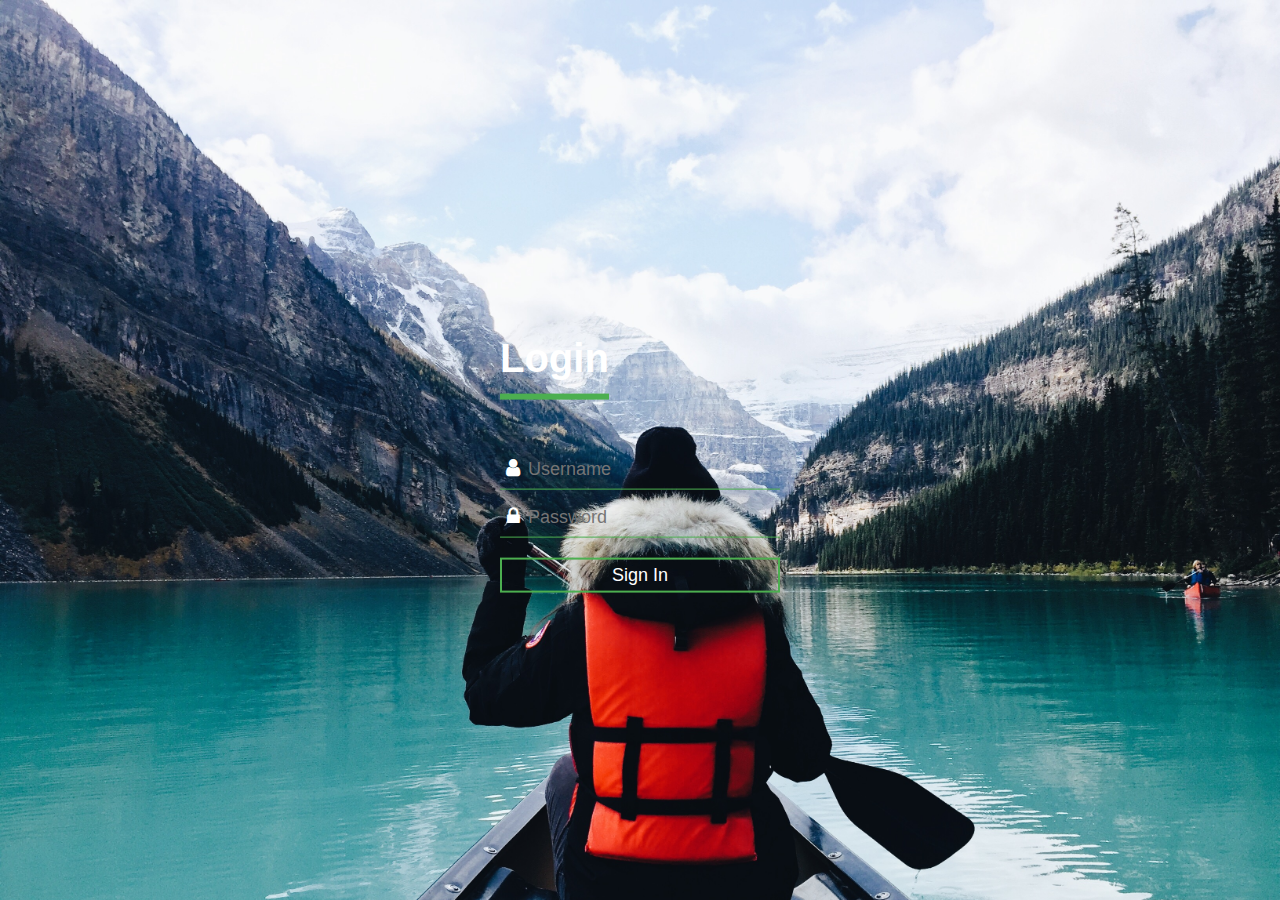
==== 4-Transparent-Login-Form/index.html @ 493924f5 "initial commit" ====
<!DOCTYPE html>
<html>
	<head>
		<meta charset="utf-8">
		<title>Transparent Login Form</title>
		<link rel="stylesheet" href="css/style.css">
	</head>
	<body>
		<section class="login-box">
			<h1>Login</h1>

			<div class="textbox">
				<i class="fa fa-user" aria-hidden="true"></i>
				<input type="text" placeholder="Username" name="" value="">
			</div>

			<div class="textbox">
				<i class="fa fa-lock" aria-hidden="true"></i>
				<input type="text" placeholder="Password" name="" value="">
			</div>

			<input class="btn" type="button" name="" value="Sign In">
		</section>

	</body>
</html>
---- 4-Transparent-Login-Form/css/style.css ----
@import url(https://stackpath.bootstrapcdn.com/font-awesome/4.7.0/css/font-awesome.min.css);

body{
	margin: 0;
	padding: 0;
	font-family: sans-serif;
	background: url(../img/background.jpg) no-repeat;
	background-size: cover;
}

.login-box{
	width: 280px;
	position: absolute;
	top: 50%;
	left: 50%;
	transform: translate(-50%, -50%);
	color: #fff;
}

.login-box h1{
	float: left;
	font-size: 40px;
	border-bottom: 6px solid #4caf50;
	margin-bottom: 50px;
	padding: 13px 0;
}

.textbox{
	width: 100%;
	overflow: hidden;
	font-size: 20px;
	padding: 8px 0;
	margin: 8px 0;
	border-bottom: 1px solid #4caf50;
}

.textbox i{
	width: 26px;
	float: left;
	text-align: center;
}

.textbox input{
	border: none;
	outline: none;
	background: none;
	color: #fff;
	font-size: 18px;
	width: 80%;
	float: left;
	margin: 10 0px;
}

.btn{
	width: 100%;
	background: none;
	border: 2px solid #4caf50;
	color: #fff;
	padding: 5px;
	font-size: 18px;
	cursor: pointer;
	margin: 12px 0;
}
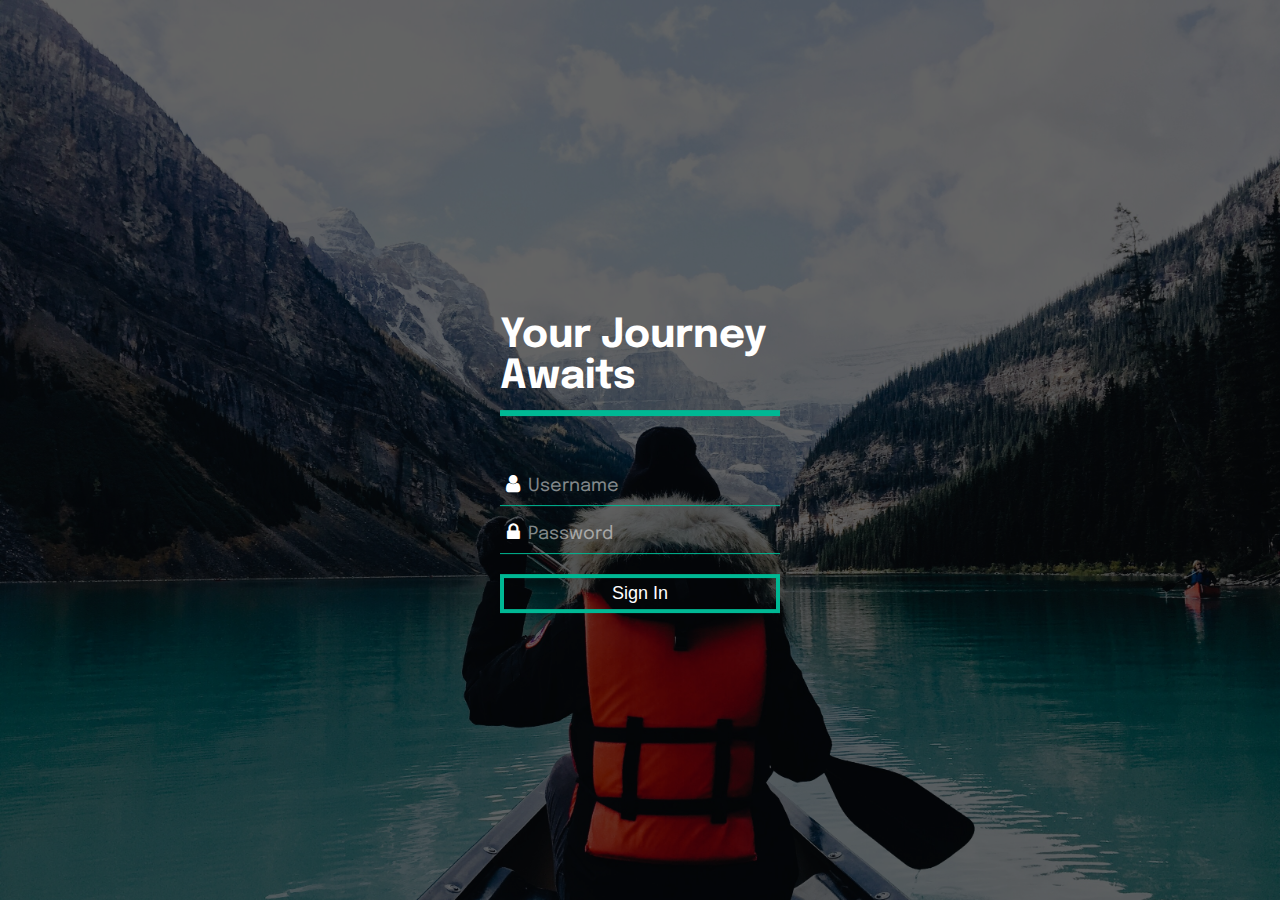
==== commit fcd8ce76: "added dark overlay" ====
--- a/4-Transparent-Login-Form/index.html
+++ b/4-Transparent-Login-Form/index.html
@@ -3,11 +3,12 @@
 	<head>
 		<meta charset="utf-8">
 		<title>Transparent Login Form</title>
+		<link href="https://fonts.googleapis.com/css2?family=Epilogue:wght@500&family=Roboto:wght@500&display=swap" rel="stylesheet">
 		<link rel="stylesheet" href="css/style.css">
 	</head>
 	<body>
 		<section class="login-box">
-			<h1>Login</h1>
+			<h1>Your Journey Awaits</h1>
 
 			<div class="textbox">
 				<i class="fa fa-user" aria-hidden="true"></i>
--- a/4-Transparent-Login-Form/css/style.css
+++ b/4-Transparent-Login-Form/css/style.css
@@ -1,12 +1,24 @@
 @import url(https://stackpath.bootstrapcdn.com/font-awesome/4.7.0/css/font-awesome.min.css);
 
 body{
-	margin: 0;
+	margin: 0 auto;
 	padding: 0;
-	font-family: sans-serif;
-	background: url(../img/background.jpg) no-repeat;
+	font-family: 'Epilogue', sans-serif;
+	background: linear-gradient(rgba(20,20,20,0.5), rgba(20,20,20, 0.5)), url(../img/background.jpg) no-repeat 50% 0;
 	background-size: cover;
 }
+
+body::after {
+	background-color: #000; 
+	content: ""; display: 
+	block; position: 
+	absolute; 
+	top: 0px; 
+	left: 0px; 
+	width: 100%; 
+	height: 100%; 
+	z-index: -1; 
+	opacity: 0.6; } 
 
 .login-box{
 	width: 280px;
@@ -20,7 +32,7 @@
 .login-box h1{
 	float: left;
 	font-size: 40px;
-	border-bottom: 6px solid #4caf50;
+	border-bottom: 6px solid #00b894;
 	margin-bottom: 50px;
 	padding: 13px 0;
 }
@@ -31,7 +43,13 @@
 	font-size: 20px;
 	padding: 8px 0;
 	margin: 8px 0;
-	border-bottom: 1px solid #4caf50;
+	border-bottom: 1px solid #00b894;
+}
+
+::placeholder{
+	font-family: 'Epilogue', sans-serif;
+	color: white;
+	opacity: 0.5;
 }
 
 .textbox i{
@@ -54,7 +72,7 @@
 .btn{
 	width: 100%;
 	background: none;
-	border: 2px solid #4caf50;
+	border: 4px solid #00b894;
 	color: #fff;
 	padding: 5px;
 	font-size: 18px;
@@ -62,4 +80,8 @@
 	margin: 12px 0;
 }
 
+.btn:hover{
+	background: #00b894;
+	transition: 2s;
+}
 
